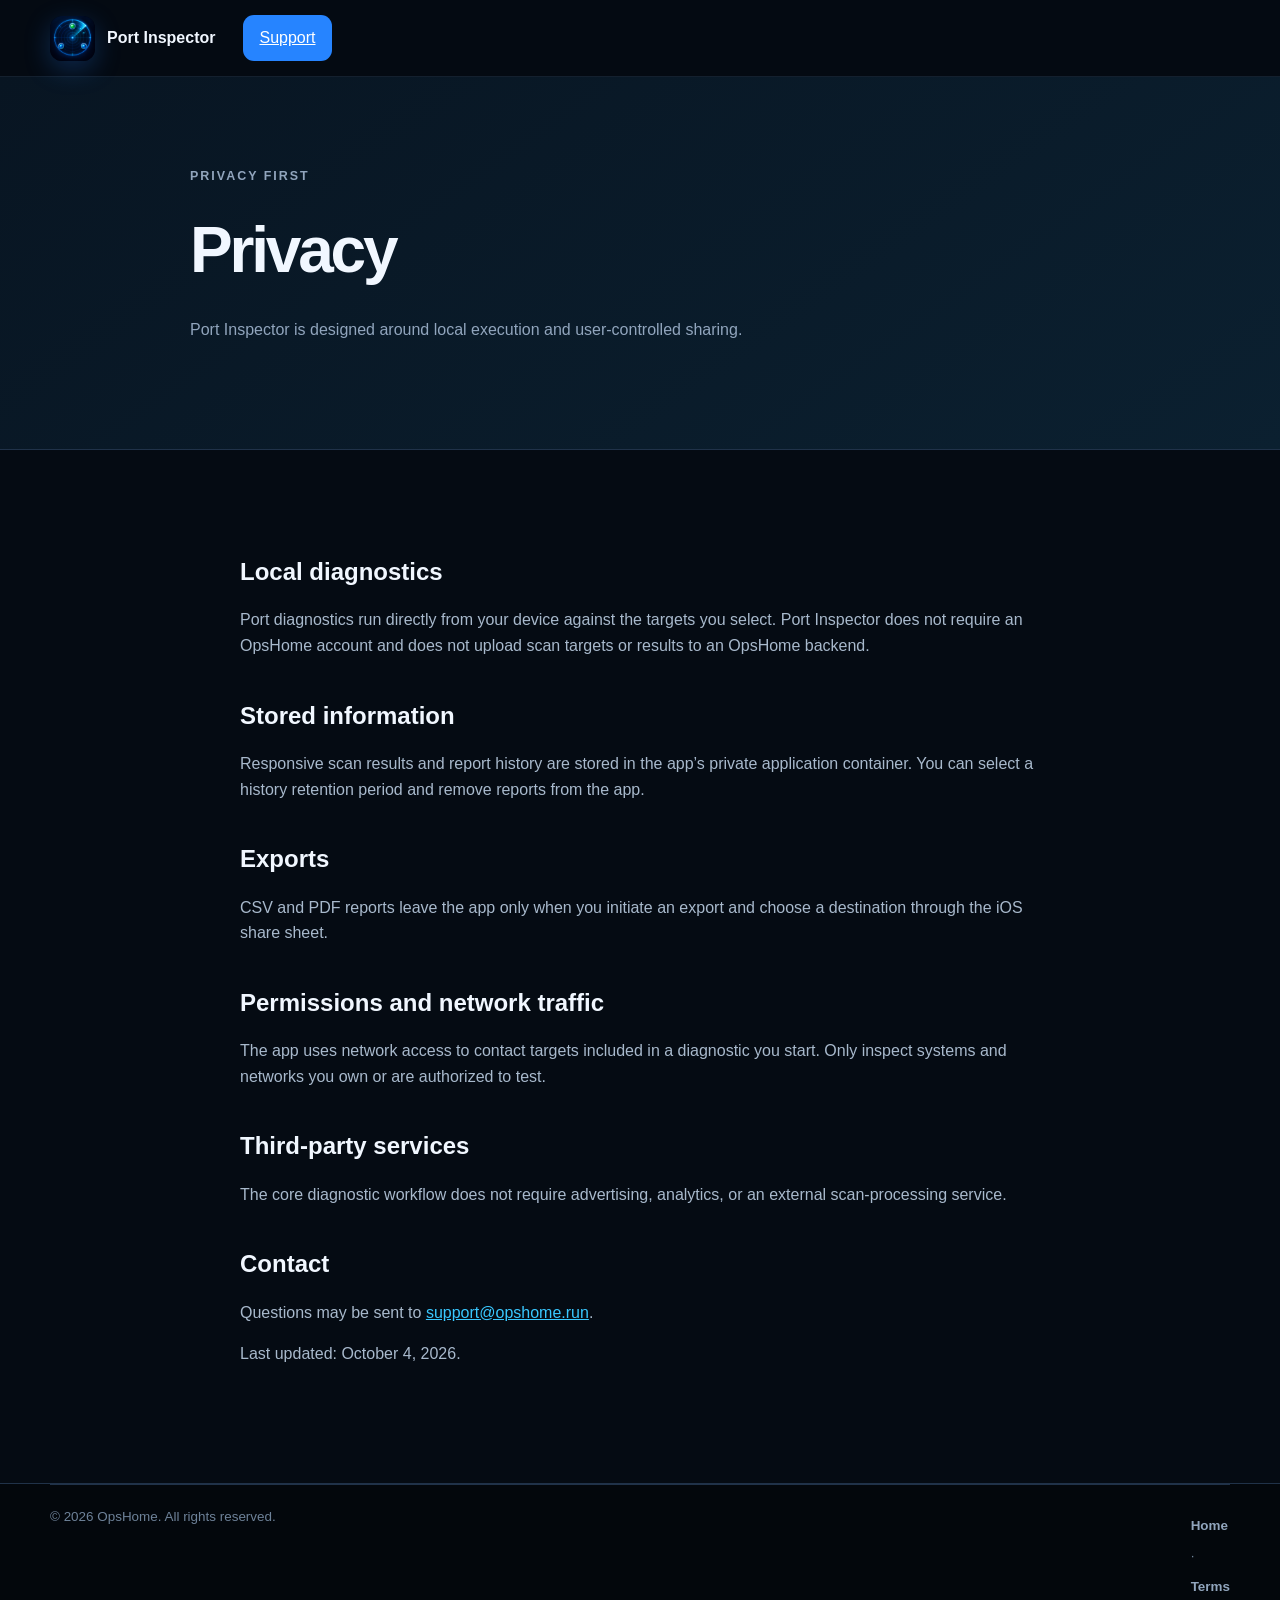
==== docs/privacy/index.html @ 99f1d392 "Add files via upload" ====
<!doctype html><html lang="en"><head><meta charset="utf-8"><meta name="viewport" content="width=device-width,initial-scale=1"><title>Privacy — Port Inspector</title><meta name="description" content="Port Inspector privacy information."><meta name="theme-color" content="#050b13"><link rel="icon" type="image/png" href="../assets/images/app-logo.png"><link rel="stylesheet" href="../styles.css"></head><body><header class="site-header"><div class="nav"><a class="brand" href="../"><img src="../assets/images/app-logo.png" alt=""><span>Port Inspector</span></a><a class="nav-cta" href="../support/">Support</a></div></header><main><section class="page-hero"><p class="eyebrow">PRIVACY FIRST</p><h1>Privacy</h1><p>Port Inspector is designed around local execution and user-controlled sharing.</p></section><article class="page-content"><h2>Local diagnostics</h2><p>Port diagnostics run directly from your device against the targets you select. Port Inspector does not require an OpsHome account and does not upload scan targets or results to an OpsHome backend.</p><h2>Stored information</h2><p>Responsive scan results and report history are stored in the app’s private application container. You can select a history retention period and remove reports from the app.</p><h2>Exports</h2><p>CSV and PDF reports leave the app only when you initiate an export and choose a destination through the iOS share sheet.</p><h2>Permissions and network traffic</h2><p>The app uses network access to contact targets included in a diagnostic you start. Only inspect systems and networks you own or are authorized to test.</p><h2>Third-party services</h2><p>The core diagnostic workflow does not require advertising, analytics, or an external scan-processing service.</p><h2>Contact</h2><p>Questions may be sent to <a href="mailto:support@opshome.run">support@opshome.run</a>.</p><p>Last updated: October 4, 2026.</p></article></main><footer><div class="footer-bottom"><span>© 2026 OpsHome. All rights reserved.</span><span><a href="../">Home</a> · <a href="../terms/">Terms</a></span></div></footer></body></html>
---- docs/styles.css ----
:root{color-scheme:dark;--bg:#050b13;--panel:#0b1522;--panel2:#101d2d;--line:#203249;--text:#f1f7ff;--muted:#91a5bd;--cyan:#39c8ff;--blue:#2684ff;--mint:#37d69d;--orange:#ffad4d;--red:#ff6075;font-family:Inter,ui-sans-serif,-apple-system,BlinkMacSystemFont,"Segoe UI",sans-serif;font-synthesis:none}*{box-sizing:border-box}html{scroll-behavior:smooth}body{margin:0;color:var(--text);background:var(--bg);line-height:1.6}a{color:inherit}img{max-width:100%}.site-header{position:sticky;top:0;z-index:20;border-bottom:1px solid rgba(118,155,197,.15);background:rgba(5,11,19,.88);backdrop-filter:blur(18px)}.nav{width:min(1180px,calc(100% - 40px));min-height:76px;margin:auto;display:flex;align-items:center;gap:28px}.brand{display:flex;align-items:center;gap:12px;text-decoration:none;font-weight:850}.brand img{width:45px;height:45px;border-radius:12px;box-shadow:0 8px 26px rgba(38,132,255,.25)}.nav-menu{margin-left:auto;display:flex;align-items:center;gap:24px}.nav-menu>a{text-decoration:none;color:#b6c5d7;font-size:.92rem;font-weight:700}.nav-menu>a:hover{color:#fff}.nav-cta{padding:10px 16px!important;color:#fff!important;border-radius:11px;background:var(--blue)}.menu-button{display:none;margin-left:auto;padding:9px 12px;color:#fff;border:1px solid var(--line);border-radius:10px;background:var(--panel)}.hero{position:relative;overflow:hidden;background:radial-gradient(circle at 76% 18%,rgba(55,214,157,.13),transparent 25%),radial-gradient(circle at 18% 20%,rgba(38,132,255,.22),transparent 31%),linear-gradient(145deg,#050b13,#071421 70%,#08212b)}.hero:after{content:"";position:absolute;inset:0;pointer-events:none;background-image:linear-gradient(rgba(95,163,221,.045) 1px,transparent 1px),linear-gradient(90deg,rgba(95,163,221,.045) 1px,transparent 1px);background-size:44px 44px;mask-image:linear-gradient(#000,transparent 92%)}.hero-grid{position:relative;z-index:1;width:min(1180px,calc(100% - 40px));min-height:700px;margin:auto;padding:90px 0;display:grid;grid-template-columns:1.05fr .95fr;align-items:center;gap:70px}.eyebrow{margin:0 0 12px;color:var(--cyan);font-size:.78rem;font-weight:900;letter-spacing:.16em}.hero h1{max-width:700px;margin:0;font-size:clamp(3.2rem,6.8vw,6.2rem);line-height:.94;letter-spacing:-.06em}.lede{max-width:650px;margin:26px 0 0;color:#b1c2d5;font-size:1.16rem}.hero-actions{display:flex;gap:12px;margin-top:32px}.button{display:inline-flex;min-height:50px;padding:0 21px;align-items:center;justify-content:center;border:1px solid transparent;border-radius:12px;text-decoration:none;font-weight:850}.primary{background:linear-gradient(135deg,var(--blue),#1267d8);box-shadow:0 14px 32px rgba(38,132,255,.27)}.secondary{border-color:#304865;background:rgba(255,255,255,.04)}.trust{display:flex;flex-wrap:wrap;gap:18px;margin-top:24px;color:#9eb1c8;font-size:.86rem;font-weight:700}.trust span:before{content:"";display:inline-block;width:7px;height:7px;margin-right:8px;border-radius:50%;background:var(--mint);box-shadow:0 0 13px var(--mint)}.product-demo{padding:20px;border:1px solid rgba(92,143,194,.28);border-radius:30px;background:rgba(7,15,25,.85);box-shadow:0 36px 90px rgba(0,0,0,.45);backdrop-filter:blur(18px)}.demo-head,.host-title{display:flex;align-items:center;justify-content:space-between;gap:15px}.overline{display:block;color:#7189a4;font-size:.68rem;font-weight:900;letter-spacing:.12em}.demo-head code{color:var(--cyan);font-size:.76rem}.complete{padding:5px 9px;color:var(--mint);border:1px solid rgba(55,214,157,.3);border-radius:999px;background:rgba(55,214,157,.08);font-size:.72rem;font-weight:800}.metric-grid{display:grid;grid-template-columns:1fr 1fr;gap:9px;margin:17px 0}.metric-grid div{padding:13px;border:1px solid var(--line);border-radius:13px;background:var(--panel)}.metric-grid strong,.metric-grid span{display:block}.metric-grid strong{font-size:1.45rem}.metric-grid span{color:var(--muted);font-size:.72rem}.metric-grid .good strong{color:var(--mint)}.warning{padding:13px;border:1px solid rgba(255,173,77,.25);border-radius:13px;background:rgba(255,173,77,.07)}.warning span,.warning strong,.warning small{display:block}.warning span{color:var(--orange);font-size:.67rem;font-weight:900;letter-spacing:.11em}.warning strong{margin:3px 0;font-size:.9rem}.warning small{color:#aebed0}.host-card{margin-top:10px;padding:14px;border:1px solid var(--line);border-radius:15px;background:var(--panel)}.host-title{padding-bottom:8px}.host-title strong{font-family:ui-monospace,monospace}.host-title span{color:var(--muted);font-size:.72rem}.port{display:grid;grid-template-columns:54px 1fr;gap:8px;padding:9px 0;border-top:1px solid var(--line)}.port>code{color:var(--cyan);font-weight:900}.port span,.port small{display:block}.port b{font-size:.78rem}.port small{color:var(--muted);font-size:.69rem}.port.risk>code,.port.risk small{color:var(--orange)}.metrics{position:relative;z-index:2;width:min(1080px,calc(100% - 40px));margin:-34px auto 0;display:grid;grid-template-columns:repeat(4,1fr);border:1px solid var(--line);border-radius:20px;background:#0a1420;box-shadow:0 24px 60px rgba(0,0,0,.35)}.metrics div{padding:24px}.metrics div+div{border-left:1px solid var(--line)}.metrics strong,.metrics span{display:block}.metrics span{margin-top:4px;color:var(--muted);font-size:.84rem}.section,.privacy,.cta{width:min(1180px,calc(100% - 40px));margin:auto}.section{padding:112px 0}.section-head{max-width:760px}.section h2,.dark-band h2,.privacy h2,.cta h2{margin:0;font-size:clamp(2.2rem,4.3vw,3.6rem);line-height:1.06;letter-spacing:-.045em}.section-head>p:last-child,.privacy p,.cta p{color:var(--muted);font-size:1.05rem}.feature-grid{display:grid;grid-template-columns:repeat(4,1fr);gap:15px;margin-top:42px}.feature-grid article,.knowledge-grid article{padding:27px;border:1px solid var(--line);border-radius:18px;background:linear-gradient(145deg,#0b1522,#0a121d)}.feature-grid article>span{display:grid;width:38px;height:38px;place-items:center;color:var(--cyan);border-radius:10px;background:rgba(57,200,255,.09);font-weight:900}.feature-grid h3,.knowledge-grid h3{margin:20px 0 7px}.feature-grid p,.knowledge-grid p{margin:0;color:var(--muted);font-size:.92rem}.dark-band{padding:100px 0;border-block:1px solid var(--line);background:#08111c}.band-inner{width:min(1180px,calc(100% - 40px));margin:auto}.steps{display:grid;grid-template-columns:repeat(4,1fr);gap:15px;margin:40px 0 0;padding:0;list-style:none}.steps li{display:flex;gap:14px;padding:22px;border:1px solid var(--line);border-radius:16px;background:var(--panel)}.steps li>span{color:var(--cyan);font:900 .78rem ui-monospace,monospace}.steps h3{margin:0}.steps p{margin:5px 0 0;color:var(--muted);font-size:.9rem}.split{display:grid;grid-template-columns:1fr 1fr;gap:70px;align-items:center}.note{margin-top:28px;padding:18px;border-left:3px solid var(--orange);background:rgba(255,173,77,.06)}.note strong,.note span{display:block}.note span{margin-top:4px;color:var(--muted);font-size:.9rem}.report-list{display:grid;grid-template-columns:1fr 1fr;gap:11px}.report-list div{padding:20px;border:1px solid var(--line);border-radius:15px;background:var(--panel)}.report-list b,.report-list span{display:block}.report-list b{color:var(--cyan);font-size:1.45rem}.report-list span{color:var(--muted);font-size:.82rem}.report-list .wide{grid-column:1/-1}.report-list .wide b{overflow:hidden;font-size:.8rem;font-family:ui-monospace,monospace;text-overflow:ellipsis}.knowledge{padding-top:20px}.knowledge-grid{display:grid;grid-template-columns:repeat(3,1fr);gap:16px;margin-top:38px}.knowledge-grid code{color:var(--mint);font-weight:900}.privacy{padding:58px;display:grid;grid-template-columns:1.2fr .8fr;gap:60px;border:1px solid rgba(57,200,255,.22);border-radius:28px;background:radial-gradient(circle at 85% 20%,rgba(55,214,157,.14),transparent 35%),linear-gradient(135deg,#0a2234,#0b1724)}.privacy ul{margin:0;padding:0;list-style:none}.privacy li{padding:13px 0;border-bottom:1px solid rgba(141,174,205,.18)}.privacy li:before{content:"✓";margin-right:10px;color:var(--mint);font-weight:900}.cta{margin-top:110px;margin-bottom:110px;padding:48px;display:flex;align-items:center;justify-content:space-between;gap:30px;border:1px solid var(--line);border-radius:24px;background:var(--panel)}.cta p{max-width:680px;margin-bottom:0}footer{border-top:1px solid var(--line);background:#03070c}.footer-grid{width:min(1180px,calc(100% - 40px));margin:auto;padding:60px 0;display:grid;grid-template-columns:1.5fr .7fr 1fr;gap:60px}.footer-brand{display:flex;gap:14px}.footer-brand img{width:52px;height:52px;border-radius:13px}.footer-brand strong,.footer-brand span{display:block}.footer-brand span{max-width:300px;margin-top:5px;color:var(--muted);font-size:.9rem}footer h2{margin:0 0 15px;font-size:.78rem;letter-spacing:.13em;text-transform:uppercase}footer a{display:block;margin:9px 0;color:var(--muted);text-decoration:none;font-weight:650}.product-link{display:flex;align-items:center;gap:9px}.product-link img{width:25px;height:25px;object-fit:contain;border-radius:7px}.footer-bottom{width:min(1180px,calc(100% - 40px));margin:auto;padding:21px 0;display:flex;justify-content:space-between;border-top:1px solid var(--line);color:#6e8299;font-size:.84rem}.footer-bottom a{text-decoration:none}.page-hero{padding:90px max(20px,calc((100% - 900px)/2));background:linear-gradient(145deg,#081522,#0b2030);border-bottom:1px solid var(--line)}.page-hero h1{margin:0;font-size:clamp(2.5rem,5vw,4.5rem);letter-spacing:-.05em}.page-hero p{max-width:680px;color:var(--muted)}.page-content{width:min(800px,calc(100% - 40px));margin:auto;padding:65px 0 100px}.page-content h2{margin:38px 0 8px}.page-content p,.page-content li{color:#a8b9cc}.page-content a{color:var(--cyan)}
@media(max-width:950px){.hero-grid,.split{grid-template-columns:1fr}.product-demo{max-width:600px}.metrics,.feature-grid,.steps{grid-template-columns:1fr 1fr}.metrics div:nth-child(3){border-left:0;border-top:1px solid var(--line)}.metrics div:nth-child(4){border-top:1px solid var(--line)}.privacy{grid-template-columns:1fr}.menu-button{display:block}.nav-menu{position:absolute;top:76px;left:20px;right:20px;display:none;padding:18px;border:1px solid var(--line);border-radius:0 0 16px 16px;background:#08111c}.nav-menu.open{display:grid}.nav-menu a{padding:8px}.footer-grid{grid-template-columns:1fr 1fr}.footer-brand{grid-column:1/-1}}
@media(max-width:620px){.hero-grid{width:calc(100% - 28px);min-height:auto;padding:65px 0 90px}.hero h1{font-size:clamp(2.8rem,14vw,4.3rem)}.hero-actions{flex-direction:column}.metrics,.feature-grid,.steps,.knowledge-grid,.report-list{grid-template-columns:1fr}.metrics div+div{border-left:0;border-top:1px solid var(--line)}.section{padding:82px 0}.privacy{width:100%;padding:52px 20px;border-radius:0}.cta{margin-block:75px;padding:32px 23px;align-items:flex-start;flex-direction:column}.footer-grid{grid-template-columns:1fr;gap:32px}.footer-brand{grid-column:auto}.footer-bottom{flex-direction:column;gap:8px}.product-demo{padding:13px;border-radius:21px}}
@media(prefers-reduced-motion:reduce){html{scroll-behavior:auto}}
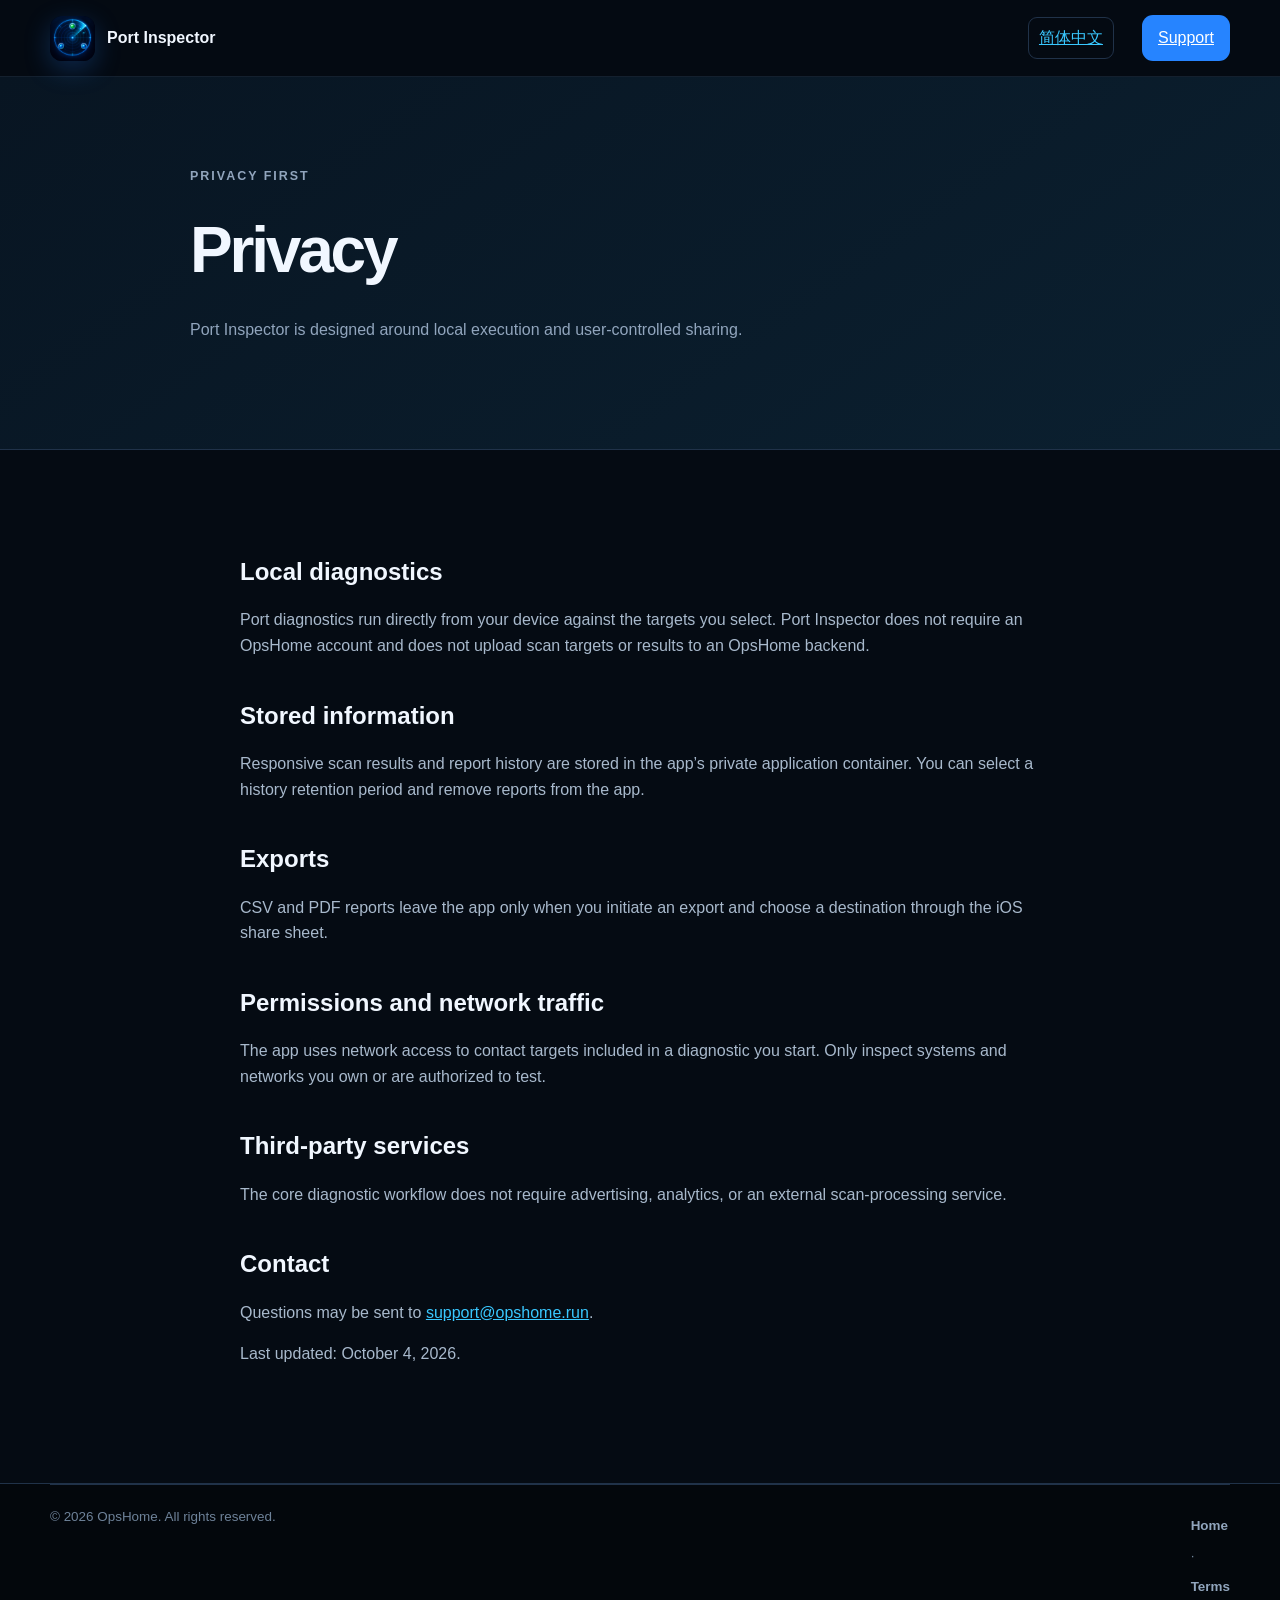
==== commit 6d32417f: "Add files via upload" ====
--- a/docs/privacy/index.html
+++ b/docs/privacy/index.html
@@ -1 +1 @@
-<!doctype html><html lang="en"><head><meta charset="utf-8"><meta name="viewport" content="width=device-width,initial-scale=1"><title>Privacy — Port Inspector</title><meta name="description" content="Port Inspector privacy information."><meta name="theme-color" content="#050b13"><link rel="icon" type="image/png" href="../assets/images/app-logo.png"><link rel="stylesheet" href="../styles.css"></head><body><header class="site-header"><div class="nav"><a class="brand" href="../"><img src="../assets/images/app-logo.png" alt=""><span>Port Inspector</span></a><a class="nav-cta" href="../support/">Support</a></div></header><main><section class="page-hero"><p class="eyebrow">PRIVACY FIRST</p><h1>Privacy</h1><p>Port Inspector is designed around local execution and user-controlled sharing.</p></section><article class="page-content"><h2>Local diagnostics</h2><p>Port diagnostics run directly from your device against the targets you select. Port Inspector does not require an OpsHome account and does not upload scan targets or results to an OpsHome backend.</p><h2>Stored information</h2><p>Responsive scan results and report history are stored in the app’s private application container. You can select a history retention period and remove reports from the app.</p><h2>Exports</h2><p>CSV and PDF reports leave the app only when you initiate an export and choose a destination through the iOS share sheet.</p><h2>Permissions and network traffic</h2><p>The app uses network access to contact targets included in a diagnostic you start. Only inspect systems and networks you own or are authorized to test.</p><h2>Third-party services</h2><p>The core diagnostic workflow does not require advertising, analytics, or an external scan-processing service.</p><h2>Contact</h2><p>Questions may be sent to <a href="mailto:support@opshome.run">support@opshome.run</a>.</p><p>Last updated: October 4, 2026.</p></article></main><footer><div class="footer-bottom"><span>© 2026 OpsHome. All rights reserved.</span><span><a href="../">Home</a> · <a href="../terms/">Terms</a></span></div></footer></body></html>
+<!doctype html><html lang="en"><head><meta charset="utf-8"><meta name="viewport" content="width=device-width,initial-scale=1"><title>Privacy — Port Inspector</title><meta name="description" content="Port Inspector privacy information."><meta name="theme-color" content="#050b13"><link rel="canonical" href="https://port-inspector.superstat2011.chatgpt.site/privacy/"><link rel="alternate" hreflang="en" href="https://port-inspector.superstat2011.chatgpt.site/privacy/"><link rel="alternate" hreflang="zh-Hans" href="https://port-inspector.superstat2011.chatgpt.site/zh-cn/privacy/"><link rel="icon" type="image/png" href="../assets/images/app-logo.png"><link rel="stylesheet" href="../styles.css"></head><body><header class="site-header"><div class="nav"><a class="brand" href="../"><img src="../assets/images/app-logo.png" alt=""><span>Port Inspector</span></a><a class="language-link" href="../zh-cn/privacy/" lang="zh-Hans">简体中文</a><a class="nav-cta" href="../support/">Support</a></div></header><main><section class="page-hero"><p class="eyebrow">PRIVACY FIRST</p><h1>Privacy</h1><p>Port Inspector is designed around local execution and user-controlled sharing.</p></section><article class="page-content"><h2>Local diagnostics</h2><p>Port diagnostics run directly from your device against the targets you select. Port Inspector does not require an OpsHome account and does not upload scan targets or results to an OpsHome backend.</p><h2>Stored information</h2><p>Responsive scan results and report history are stored in the app’s private application container. You can select a history retention period and remove reports from the app.</p><h2>Exports</h2><p>CSV and PDF reports leave the app only when you initiate an export and choose a destination through the iOS share sheet.</p><h2>Permissions and network traffic</h2><p>The app uses network access to contact targets included in a diagnostic you start. Only inspect systems and networks you own or are authorized to test.</p><h2>Third-party services</h2><p>The core diagnostic workflow does not require advertising, analytics, or an external scan-processing service.</p><h2>Contact</h2><p>Questions may be sent to <a href="mailto:support@opshome.run">support@opshome.run</a>.</p><p>Last updated: October 4, 2026.</p></article></main><footer><div class="footer-bottom"><span>© 2026 OpsHome. All rights reserved.</span><span><a href="../">Home</a> · <a href="../terms/">Terms</a></span></div></footer></body></html>
--- a/docs/styles.css
+++ b/docs/styles.css
@@ -1,4 +1,5 @@
 :root{color-scheme:dark;--bg:#050b13;--panel:#0b1522;--panel2:#101d2d;--line:#203249;--text:#f1f7ff;--muted:#91a5bd;--cyan:#39c8ff;--blue:#2684ff;--mint:#37d69d;--orange:#ffad4d;--red:#ff6075;font-family:Inter,ui-sans-serif,-apple-system,BlinkMacSystemFont,"Segoe UI",sans-serif;font-synthesis:none}*{box-sizing:border-box}html{scroll-behavior:smooth}body{margin:0;color:var(--text);background:var(--bg);line-height:1.6}a{color:inherit}img{max-width:100%}.site-header{position:sticky;top:0;z-index:20;border-bottom:1px solid rgba(118,155,197,.15);background:rgba(5,11,19,.88);backdrop-filter:blur(18px)}.nav{width:min(1180px,calc(100% - 40px));min-height:76px;margin:auto;display:flex;align-items:center;gap:28px}.brand{display:flex;align-items:center;gap:12px;text-decoration:none;font-weight:850}.brand img{width:45px;height:45px;border-radius:12px;box-shadow:0 8px 26px rgba(38,132,255,.25)}.nav-menu{margin-left:auto;display:flex;align-items:center;gap:24px}.nav-menu>a{text-decoration:none;color:#b6c5d7;font-size:.92rem;font-weight:700}.nav-menu>a:hover{color:#fff}.nav-cta{padding:10px 16px!important;color:#fff!important;border-radius:11px;background:var(--blue)}.menu-button{display:none;margin-left:auto;padding:9px 12px;color:#fff;border:1px solid var(--line);border-radius:10px;background:var(--panel)}.hero{position:relative;overflow:hidden;background:radial-gradient(circle at 76% 18%,rgba(55,214,157,.13),transparent 25%),radial-gradient(circle at 18% 20%,rgba(38,132,255,.22),transparent 31%),linear-gradient(145deg,#050b13,#071421 70%,#08212b)}.hero:after{content:"";position:absolute;inset:0;pointer-events:none;background-image:linear-gradient(rgba(95,163,221,.045) 1px,transparent 1px),linear-gradient(90deg,rgba(95,163,221,.045) 1px,transparent 1px);background-size:44px 44px;mask-image:linear-gradient(#000,transparent 92%)}.hero-grid{position:relative;z-index:1;width:min(1180px,calc(100% - 40px));min-height:700px;margin:auto;padding:90px 0;display:grid;grid-template-columns:1.05fr .95fr;align-items:center;gap:70px}.eyebrow{margin:0 0 12px;color:var(--cyan);font-size:.78rem;font-weight:900;letter-spacing:.16em}.hero h1{max-width:700px;margin:0;font-size:clamp(3.2rem,6.8vw,6.2rem);line-height:.94;letter-spacing:-.06em}.lede{max-width:650px;margin:26px 0 0;color:#b1c2d5;font-size:1.16rem}.hero-actions{display:flex;gap:12px;margin-top:32px}.button{display:inline-flex;min-height:50px;padding:0 21px;align-items:center;justify-content:center;border:1px solid transparent;border-radius:12px;text-decoration:none;font-weight:850}.primary{background:linear-gradient(135deg,var(--blue),#1267d8);box-shadow:0 14px 32px rgba(38,132,255,.27)}.secondary{border-color:#304865;background:rgba(255,255,255,.04)}.trust{display:flex;flex-wrap:wrap;gap:18px;margin-top:24px;color:#9eb1c8;font-size:.86rem;font-weight:700}.trust span:before{content:"";display:inline-block;width:7px;height:7px;margin-right:8px;border-radius:50%;background:var(--mint);box-shadow:0 0 13px var(--mint)}.product-demo{padding:20px;border:1px solid rgba(92,143,194,.28);border-radius:30px;background:rgba(7,15,25,.85);box-shadow:0 36px 90px rgba(0,0,0,.45);backdrop-filter:blur(18px)}.demo-head,.host-title{display:flex;align-items:center;justify-content:space-between;gap:15px}.overline{display:block;color:#7189a4;font-size:.68rem;font-weight:900;letter-spacing:.12em}.demo-head code{color:var(--cyan);font-size:.76rem}.complete{padding:5px 9px;color:var(--mint);border:1px solid rgba(55,214,157,.3);border-radius:999px;background:rgba(55,214,157,.08);font-size:.72rem;font-weight:800}.metric-grid{display:grid;grid-template-columns:1fr 1fr;gap:9px;margin:17px 0}.metric-grid div{padding:13px;border:1px solid var(--line);border-radius:13px;background:var(--panel)}.metric-grid strong,.metric-grid span{display:block}.metric-grid strong{font-size:1.45rem}.metric-grid span{color:var(--muted);font-size:.72rem}.metric-grid .good strong{color:var(--mint)}.warning{padding:13px;border:1px solid rgba(255,173,77,.25);border-radius:13px;background:rgba(255,173,77,.07)}.warning span,.warning strong,.warning small{display:block}.warning span{color:var(--orange);font-size:.67rem;font-weight:900;letter-spacing:.11em}.warning strong{margin:3px 0;font-size:.9rem}.warning small{color:#aebed0}.host-card{margin-top:10px;padding:14px;border:1px solid var(--line);border-radius:15px;background:var(--panel)}.host-title{padding-bottom:8px}.host-title strong{font-family:ui-monospace,monospace}.host-title span{color:var(--muted);font-size:.72rem}.port{display:grid;grid-template-columns:54px 1fr;gap:8px;padding:9px 0;border-top:1px solid var(--line)}.port>code{color:var(--cyan);font-weight:900}.port span,.port small{display:block}.port b{font-size:.78rem}.port small{color:var(--muted);font-size:.69rem}.port.risk>code,.port.risk small{color:var(--orange)}.metrics{position:relative;z-index:2;width:min(1080px,calc(100% - 40px));margin:-34px auto 0;display:grid;grid-template-columns:repeat(4,1fr);border:1px solid var(--line);border-radius:20px;background:#0a1420;box-shadow:0 24px 60px rgba(0,0,0,.35)}.metrics div{padding:24px}.metrics div+div{border-left:1px solid var(--line)}.metrics strong,.metrics span{display:block}.metrics span{margin-top:4px;color:var(--muted);font-size:.84rem}.section,.privacy,.cta{width:min(1180px,calc(100% - 40px));margin:auto}.section{padding:112px 0}.section-head{max-width:760px}.section h2,.dark-band h2,.privacy h2,.cta h2{margin:0;font-size:clamp(2.2rem,4.3vw,3.6rem);line-height:1.06;letter-spacing:-.045em}.section-head>p:last-child,.privacy p,.cta p{color:var(--muted);font-size:1.05rem}.feature-grid{display:grid;grid-template-columns:repeat(4,1fr);gap:15px;margin-top:42px}.feature-grid article,.knowledge-grid article{padding:27px;border:1px solid var(--line);border-radius:18px;background:linear-gradient(145deg,#0b1522,#0a121d)}.feature-grid article>span{display:grid;width:38px;height:38px;place-items:center;color:var(--cyan);border-radius:10px;background:rgba(57,200,255,.09);font-weight:900}.feature-grid h3,.knowledge-grid h3{margin:20px 0 7px}.feature-grid p,.knowledge-grid p{margin:0;color:var(--muted);font-size:.92rem}.dark-band{padding:100px 0;border-block:1px solid var(--line);background:#08111c}.band-inner{width:min(1180px,calc(100% - 40px));margin:auto}.steps{display:grid;grid-template-columns:repeat(4,1fr);gap:15px;margin:40px 0 0;padding:0;list-style:none}.steps li{display:flex;gap:14px;padding:22px;border:1px solid var(--line);border-radius:16px;background:var(--panel)}.steps li>span{color:var(--cyan);font:900 .78rem ui-monospace,monospace}.steps h3{margin:0}.steps p{margin:5px 0 0;color:var(--muted);font-size:.9rem}.split{display:grid;grid-template-columns:1fr 1fr;gap:70px;align-items:center}.note{margin-top:28px;padding:18px;border-left:3px solid var(--orange);background:rgba(255,173,77,.06)}.note strong,.note span{display:block}.note span{margin-top:4px;color:var(--muted);font-size:.9rem}.report-list{display:grid;grid-template-columns:1fr 1fr;gap:11px}.report-list div{padding:20px;border:1px solid var(--line);border-radius:15px;background:var(--panel)}.report-list b,.report-list span{display:block}.report-list b{color:var(--cyan);font-size:1.45rem}.report-list span{color:var(--muted);font-size:.82rem}.report-list .wide{grid-column:1/-1}.report-list .wide b{overflow:hidden;font-size:.8rem;font-family:ui-monospace,monospace;text-overflow:ellipsis}.knowledge{padding-top:20px}.knowledge-grid{display:grid;grid-template-columns:repeat(3,1fr);gap:16px;margin-top:38px}.knowledge-grid code{color:var(--mint);font-weight:900}.privacy{padding:58px;display:grid;grid-template-columns:1.2fr .8fr;gap:60px;border:1px solid rgba(57,200,255,.22);border-radius:28px;background:radial-gradient(circle at 85% 20%,rgba(55,214,157,.14),transparent 35%),linear-gradient(135deg,#0a2234,#0b1724)}.privacy ul{margin:0;padding:0;list-style:none}.privacy li{padding:13px 0;border-bottom:1px solid rgba(141,174,205,.18)}.privacy li:before{content:"✓";margin-right:10px;color:var(--mint);font-weight:900}.cta{margin-top:110px;margin-bottom:110px;padding:48px;display:flex;align-items:center;justify-content:space-between;gap:30px;border:1px solid var(--line);border-radius:24px;background:var(--panel)}.cta p{max-width:680px;margin-bottom:0}footer{border-top:1px solid var(--line);background:#03070c}.footer-grid{width:min(1180px,calc(100% - 40px));margin:auto;padding:60px 0;display:grid;grid-template-columns:1.5fr .7fr 1fr;gap:60px}.footer-brand{display:flex;gap:14px}.footer-brand img{width:52px;height:52px;border-radius:13px}.footer-brand strong,.footer-brand span{display:block}.footer-brand span{max-width:300px;margin-top:5px;color:var(--muted);font-size:.9rem}footer h2{margin:0 0 15px;font-size:.78rem;letter-spacing:.13em;text-transform:uppercase}footer a{display:block;margin:9px 0;color:var(--muted);text-decoration:none;font-weight:650}.product-link{display:flex;align-items:center;gap:9px}.product-link img{width:25px;height:25px;object-fit:contain;border-radius:7px}.footer-bottom{width:min(1180px,calc(100% - 40px));margin:auto;padding:21px 0;display:flex;justify-content:space-between;border-top:1px solid var(--line);color:#6e8299;font-size:.84rem}.footer-bottom a{text-decoration:none}.page-hero{padding:90px max(20px,calc((100% - 900px)/2));background:linear-gradient(145deg,#081522,#0b2030);border-bottom:1px solid var(--line)}.page-hero h1{margin:0;font-size:clamp(2.5rem,5vw,4.5rem);letter-spacing:-.05em}.page-hero p{max-width:680px;color:var(--muted)}.page-content{width:min(800px,calc(100% - 40px));margin:auto;padding:65px 0 100px}.page-content h2{margin:38px 0 8px}.page-content p,.page-content li{color:#a8b9cc}.page-content a{color:var(--cyan)}
 @media(max-width:950px){.hero-grid,.split{grid-template-columns:1fr}.product-demo{max-width:600px}.metrics,.feature-grid,.steps{grid-template-columns:1fr 1fr}.metrics div:nth-child(3){border-left:0;border-top:1px solid var(--line)}.metrics div:nth-child(4){border-top:1px solid var(--line)}.privacy{grid-template-columns:1fr}.menu-button{display:block}.nav-menu{position:absolute;top:76px;left:20px;right:20px;display:none;padding:18px;border:1px solid var(--line);border-radius:0 0 16px 16px;background:#08111c}.nav-menu.open{display:grid}.nav-menu a{padding:8px}.footer-grid{grid-template-columns:1fr 1fr}.footer-brand{grid-column:1/-1}}
 @media(max-width:620px){.hero-grid{width:calc(100% - 28px);min-height:auto;padding:65px 0 90px}.hero h1{font-size:clamp(2.8rem,14vw,4.3rem)}.hero-actions{flex-direction:column}.metrics,.feature-grid,.steps,.knowledge-grid,.report-list{grid-template-columns:1fr}.metrics div+div{border-left:0;border-top:1px solid var(--line)}.section{padding:82px 0}.privacy{width:100%;padding:52px 20px;border-radius:0}.cta{margin-block:75px;padding:32px 23px;align-items:flex-start;flex-direction:column}.footer-grid{grid-template-columns:1fr;gap:32px}.footer-brand{grid-column:auto}.footer-bottom{flex-direction:column;gap:8px}.product-demo{padding:13px;border-radius:21px}}
+.language-link{padding:7px 10px;border:1px solid var(--line);border-radius:9px;color:var(--cyan)!important}.language-link:hover{border-color:var(--cyan)}.nav>.language-link{margin-left:auto}
 @media(prefers-reduced-motion:reduce){html{scroll-behavior:auto}}
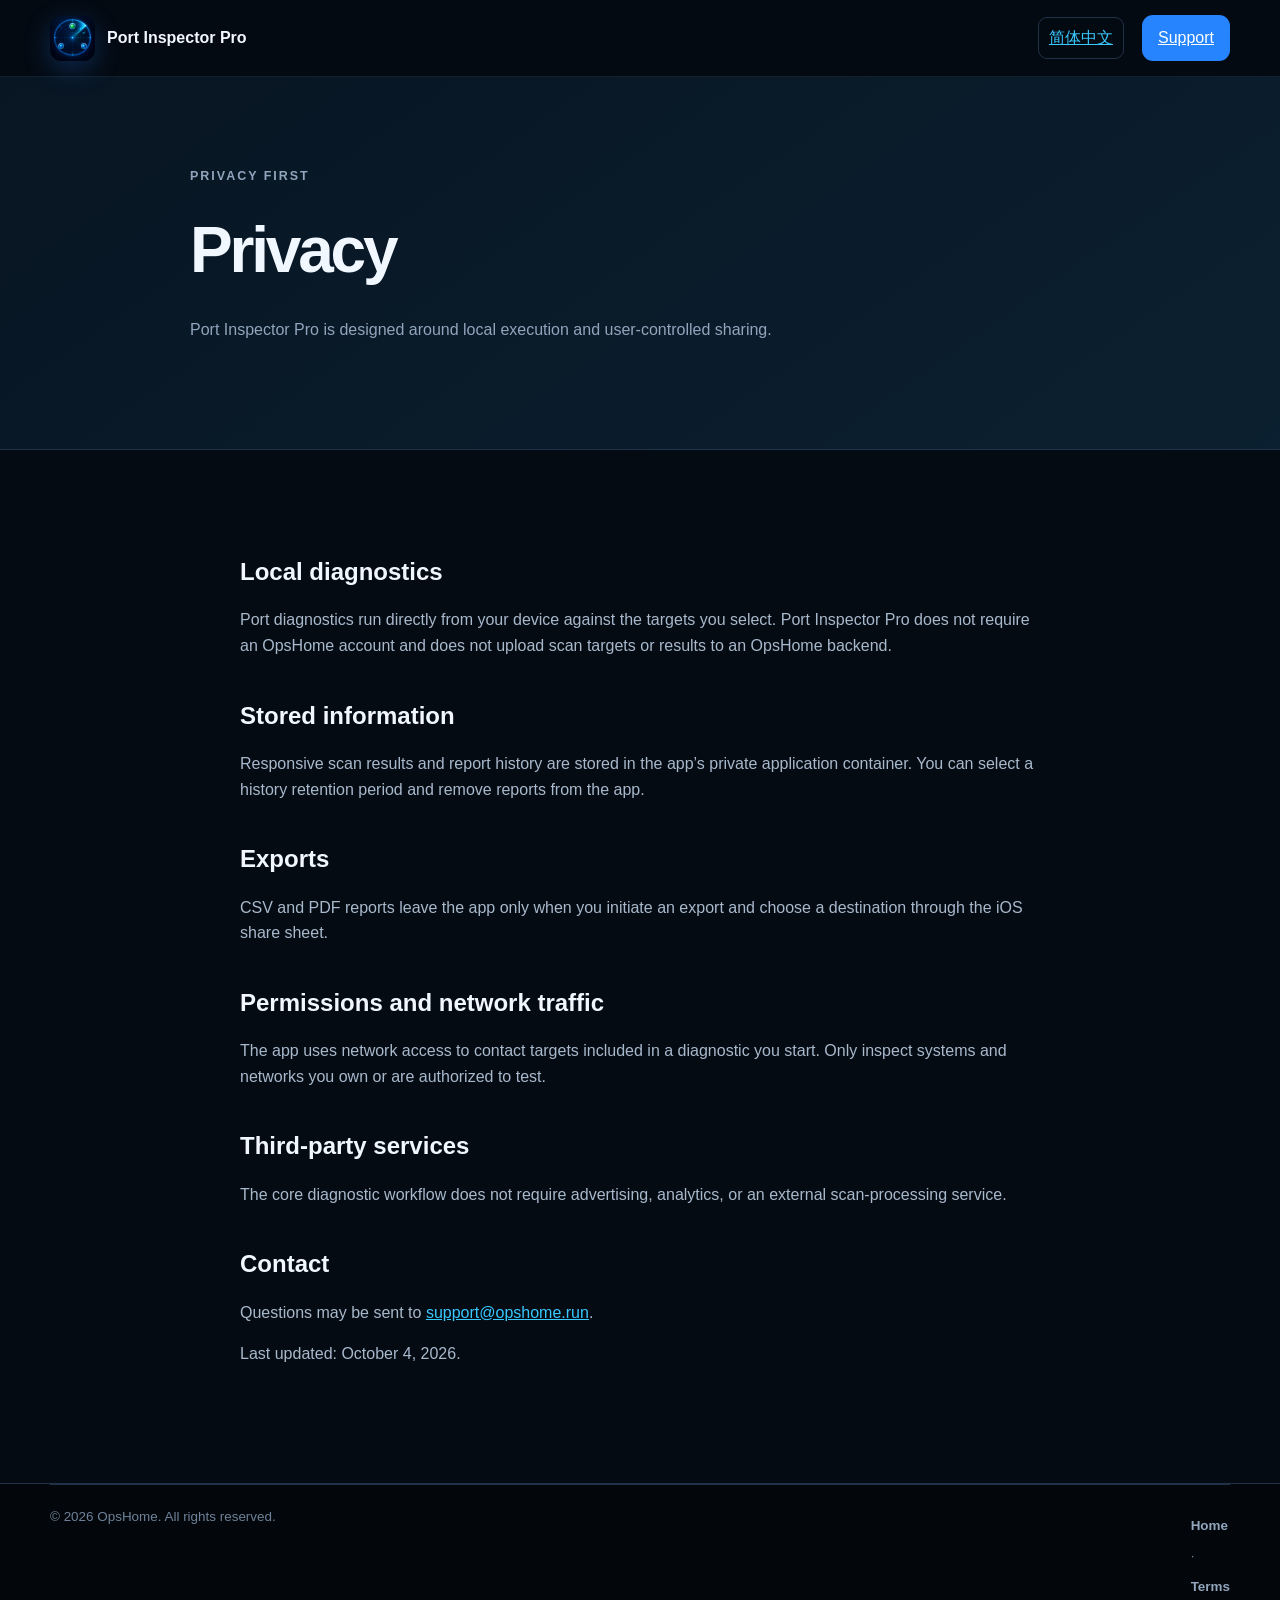
==== commit 5d375c5c: "Add files via upload" ====
--- a/docs/privacy/index.html
+++ b/docs/privacy/index.html
@@ -1 +1 @@
-<!doctype html><html lang="en"><head><meta charset="utf-8"><meta name="viewport" content="width=device-width,initial-scale=1"><title>Privacy — Port Inspector</title><meta name="description" content="Port Inspector privacy information."><meta name="theme-color" content="#050b13"><link rel="canonical" href="https://port-inspector.superstat2011.chatgpt.site/privacy/"><link rel="alternate" hreflang="en" href="https://port-inspector.superstat2011.chatgpt.site/privacy/"><link rel="alternate" hreflang="zh-Hans" href="https://port-inspector.superstat2011.chatgpt.site/zh-cn/privacy/"><link rel="icon" type="image/png" href="../assets/images/app-logo.png"><link rel="stylesheet" href="../styles.css"></head><body><header class="site-header"><div class="nav"><a class="brand" href="../"><img src="../assets/images/app-logo.png" alt=""><span>Port Inspector</span></a><a class="language-link" href="../zh-cn/privacy/" lang="zh-Hans">简体中文</a><a class="nav-cta" href="../support/">Support</a></div></header><main><section class="page-hero"><p class="eyebrow">PRIVACY FIRST</p><h1>Privacy</h1><p>Port Inspector is designed around local execution and user-controlled sharing.</p></section><article class="page-content"><h2>Local diagnostics</h2><p>Port diagnostics run directly from your device against the targets you select. Port Inspector does not require an OpsHome account and does not upload scan targets or results to an OpsHome backend.</p><h2>Stored information</h2><p>Responsive scan results and report history are stored in the app’s private application container. You can select a history retention period and remove reports from the app.</p><h2>Exports</h2><p>CSV and PDF reports leave the app only when you initiate an export and choose a destination through the iOS share sheet.</p><h2>Permissions and network traffic</h2><p>The app uses network access to contact targets included in a diagnostic you start. Only inspect systems and networks you own or are authorized to test.</p><h2>Third-party services</h2><p>The core diagnostic workflow does not require advertising, analytics, or an external scan-processing service.</p><h2>Contact</h2><p>Questions may be sent to <a href="mailto:support@opshome.run">support@opshome.run</a>.</p><p>Last updated: October 4, 2026.</p></article></main><footer><div class="footer-bottom"><span>© 2026 OpsHome. All rights reserved.</span><span><a href="../">Home</a> · <a href="../terms/">Terms</a></span></div></footer></body></html>
+<!doctype html><html lang="en"><head><meta charset="utf-8"><meta name="viewport" content="width=device-width,initial-scale=1"><title>Privacy — Port Inspector Pro</title><meta name="description" content="Port Inspector Pro privacy information."><meta name="theme-color" content="#050b13"><link rel="canonical" href="https://port-inspector.superstat2011.chatgpt.site/privacy/"><link rel="alternate" hreflang="en" href="https://port-inspector.superstat2011.chatgpt.site/privacy/"><link rel="alternate" hreflang="zh-Hans" href="https://port-inspector.superstat2011.chatgpt.site/zh-cn/privacy/"><link rel="icon" type="image/png" href="../assets/images/app-logo.png"><link rel="stylesheet" href="../styles.css"></head><body><header class="site-header"><div class="nav"><a class="brand" href="../"><img src="../assets/images/app-logo.png" alt=""><span>Port Inspector Pro</span></a><a class="language-link" href="../zh-cn/privacy/" lang="zh-Hans">简体中文</a><a class="nav-cta" href="../support/">Support</a></div></header><main><section class="page-hero"><p class="eyebrow">PRIVACY FIRST</p><h1>Privacy</h1><p>Port Inspector Pro is designed around local execution and user-controlled sharing.</p></section><article class="page-content"><h2>Local diagnostics</h2><p>Port diagnostics run directly from your device against the targets you select. Port Inspector Pro does not require an OpsHome account and does not upload scan targets or results to an OpsHome backend.</p><h2>Stored information</h2><p>Responsive scan results and report history are stored in the app’s private application container. You can select a history retention period and remove reports from the app.</p><h2>Exports</h2><p>CSV and PDF reports leave the app only when you initiate an export and choose a destination through the iOS share sheet.</p><h2>Permissions and network traffic</h2><p>The app uses network access to contact targets included in a diagnostic you start. Only inspect systems and networks you own or are authorized to test.</p><h2>Third-party services</h2><p>The core diagnostic workflow does not require advertising, analytics, or an external scan-processing service.</p><h2>Contact</h2><p>Questions may be sent to <a href="mailto:support@opshome.run">support@opshome.run</a>.</p><p>Last updated: October 4, 2026.</p></article></main><footer><div class="footer-bottom"><span>© 2026 OpsHome. All rights reserved.</span><span><a href="../">Home</a> · <a href="../terms/">Terms</a></span></div></footer></body></html>
--- a/docs/styles.css
+++ b/docs/styles.css
@@ -3,3 +3,6 @@
 @media(max-width:620px){.hero-grid{width:calc(100% - 28px);min-height:auto;padding:65px 0 90px}.hero h1{font-size:clamp(2.8rem,14vw,4.3rem)}.hero-actions{flex-direction:column}.metrics,.feature-grid,.steps,.knowledge-grid,.report-list{grid-template-columns:1fr}.metrics div+div{border-left:0;border-top:1px solid var(--line)}.section{padding:82px 0}.privacy{width:100%;padding:52px 20px;border-radius:0}.cta{margin-block:75px;padding:32px 23px;align-items:flex-start;flex-direction:column}.footer-grid{grid-template-columns:1fr;gap:32px}.footer-brand{grid-column:auto}.footer-bottom{flex-direction:column;gap:8px}.product-demo{padding:13px;border-radius:21px}}
 .language-link{padding:7px 10px;border:1px solid var(--line);border-radius:9px;color:var(--cyan)!important}.language-link:hover{border-color:var(--cyan)}.nav>.language-link{margin-left:auto}
 @media(prefers-reduced-motion:reduce){html{scroll-behavior:auto}}
+
+.brand{flex-shrink:0}.brand span{white-space:nowrap}.hero-actions{flex-wrap:wrap}
+@media(min-width:951px){.nav{gap:18px}.nav-menu{gap:16px}.nav-menu>a{font-size:.86rem}}
